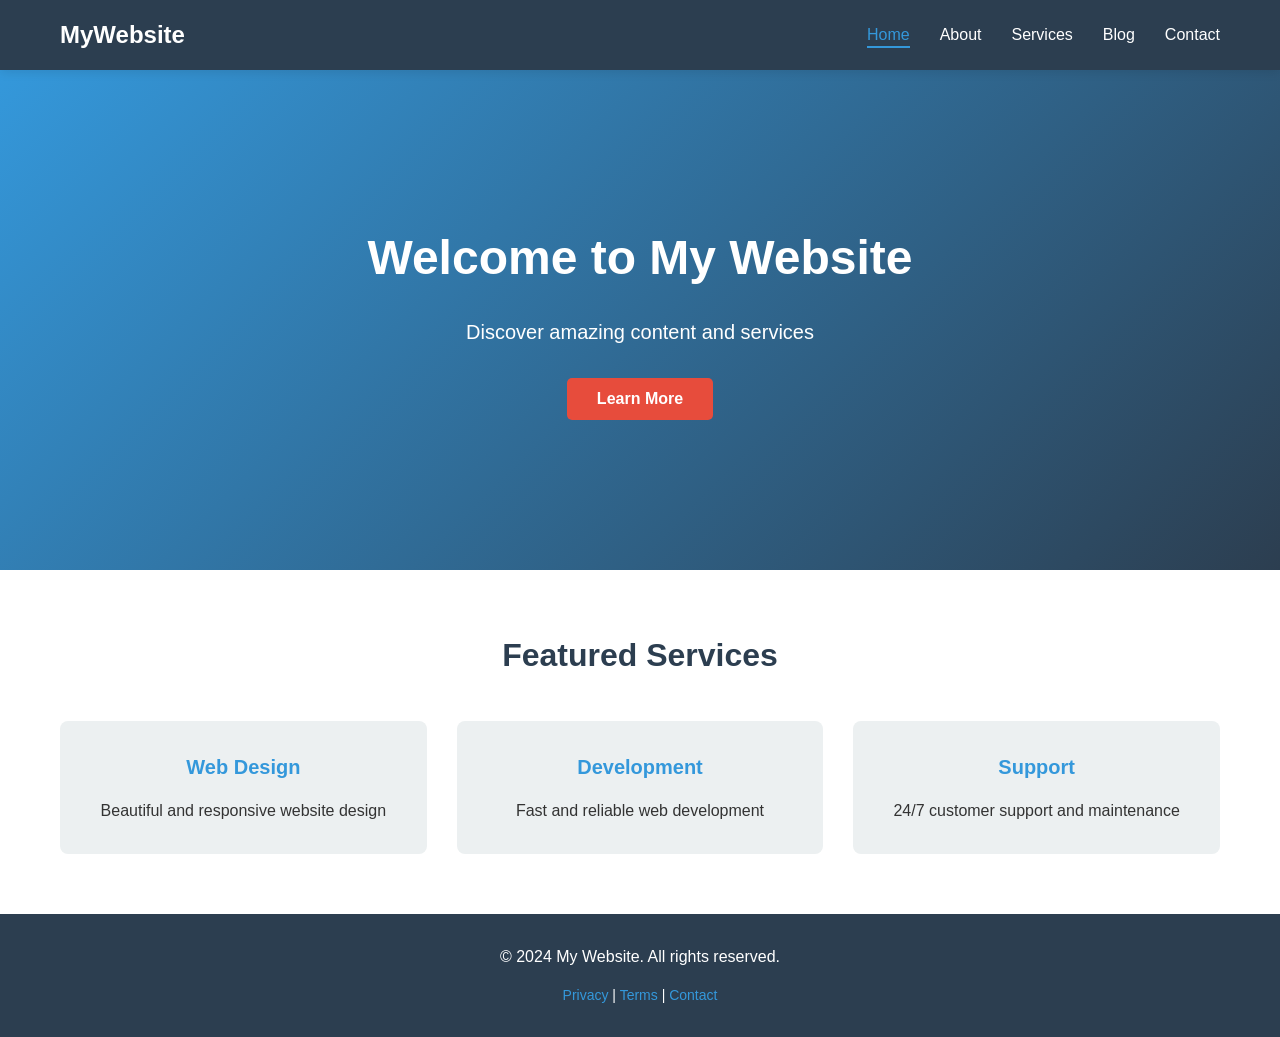
==== index.html @ ca8b504a "Initial commit: Add 5-page static website" ====
<!DOCTYPE html>
<html lang="en">
<head>
    <meta charset="UTF-8">
    <meta name="viewport" content="width=device-width, initial-scale=1.0">
    <title>Home - My Website</title>
    <link rel="stylesheet" href="style.css">
</head>
<body>
    <nav class="navbar">
        <div class="nav-container">
            <div class="logo">MyWebsite</div>
            <ul class="nav-menu">
                <li><a href="index.html" class="active">Home</a></li>
                <li><a href="about.html">About</a></li>
                <li><a href="services.html">Services</a></li>
                <li><a href="blog.html">Blog</a></li>
                <li><a href="contact.html">Contact</a></li>
            </ul>
        </div>
    </nav>

    <header class="hero">
        <div class="hero-content">
            <h1>Welcome to My Website</h1>
            <p>Discover amazing content and services</p>
            <button class="btn" onclick="scrollToSection()">Learn More</button>
        </div>
    </header>

    <section id="features" class="features">
        <h2>Featured Services</h2>
        <div class="features-grid">
            <div class="feature-card">
                <h3>Web Design</h3>
                <p>Beautiful and responsive website design</p>
            </div>
            <div class="feature-card">
                <h3>Development</h3>
                <p>Fast and reliable web development</p>
            </div>
            <div class="feature-card">
                <h3>Support</h3>
                <p>24/7 customer support and maintenance</p>
            </div>
        </div>
    </section>

    <footer class="footer">
        <p>&copy; 2024 My Website. All rights reserved.</p>
        <div class="footer-links">
            <a href="#">Privacy</a> | <a href="#">Terms</a> | <a href="#">Contact</a>
        </div>
    </footer>

    <script src="script.js"></script>
</body>
</html>
---- style.css ----
/* Global Styles */
* {
    margin: 0;
    padding: 0;
    box-sizing: border-box;
}

:root {
    --primary-color: #3498db;
    --secondary-color: #2c3e50;
    --accent-color: #e74c3c;
    --text-color: #333;
    --light-bg: #ecf0f1;
    --white: #ffffff;
    --shadow: 0 2px 10px rgba(0, 0, 0, 0.1);
    --transition: all 0.3s ease;
}

body {
    font-family: 'Segoe UI', Tahoma, Geneva, Verdana, sans-serif;
    line-height: 1.6;
    color: var(--text-color);
    background-color: var(--white);
}

/* Navigation Bar */
.navbar {
    background-color: var(--secondary-color);
    position: sticky;
    top: 0;
    z-index: 1000;
    box-shadow: var(--shadow);
}

.nav-container {
    max-width: 1200px;
    margin: 0 auto;
    padding: 0 20px;
    display: flex;
    justify-content: space-between;
    align-items: center;
    height: 70px;
}

.logo {
    font-size: 24px;
    font-weight: bold;
    color: var(--white);
    cursor: pointer;
    transition: var(--transition);
}

.logo:hover {
    color: var(--primary-color);
}

.nav-menu {
    display: flex;
    list-style: none;
    gap: 30px;
    flex-wrap: wrap;
}

.nav-menu a {
    color: var(--white);
    text-decoration: none;
    font-weight: 500;
    transition: var(--transition);
    position: relative;
}

.nav-menu a:hover,
.nav-menu a.active {
    color: var(--primary-color);
}

.nav-menu a.active::after {
    content: '';
    position: absolute;
    bottom: -5px;
    left: 0;
    right: 0;
    height: 2px;
    background-color: var(--primary-color);
}

/* Hero Section */
.hero {
    background: linear-gradient(135deg, var(--primary-color) 0%, var(--secondary-color) 100%);
    color: var(--white);
    padding: 100px 20px;
    text-align: center;
    min-height: 500px;
    display: flex;
    align-items: center;
    justify-content: center;
}

.hero-content h1 {
    font-size: 48px;
    margin-bottom: 20px;
    animation: slideDown 0.6s ease;
}

.hero-content p {
    font-size: 20px;
    margin-bottom: 30px;
    animation: slideUp 0.6s ease;
}

@keyframes slideDown {
    from {
        opacity: 0;
        transform: translateY(-30px);
    }
    to {
        opacity: 1;
        transform: translateY(0);
    }
}

@keyframes slideUp {
    from {
        opacity: 0;
        transform: translateY(30px);
    }
    to {
        opacity: 1;
        transform: translateY(0);
    }
}

/* Buttons */
.btn {
    background-color: var(--accent-color);
    color: var(--white);
    padding: 12px 30px;
    border: none;
    border-radius: 5px;
    font-size: 16px;
    font-weight: bold;
    cursor: pointer;
    transition: var(--transition);
    text-decoration: none;
    display: inline-block;
}

.btn:hover {
    background-color: #c0392b;
    transform: translateY(-2px);
    box-shadow: var(--shadow);
}

/* Page Header */
.page-header {
    background: linear-gradient(135deg, var(--primary-color) 0%, var(--secondary-color) 100%);
    color: var(--white);
    padding: 60px 20px;
    text-align: center;
}

.page-header h1 {
    font-size: 40px;
    margin-bottom: 10px;
}

.page-header p {
    font-size: 18px;
    opacity: 0.9;
}

/* Features Section */
.features {
    max-width: 1200px;
    margin: 60px auto;
    padding: 0 20px;
    text-align: center;
}

.features h2 {
    font-size: 32px;
    margin-bottom: 40px;
    color: var(--secondary-color);
}

.features-grid {
    display: grid;
    grid-template-columns: repeat(auto-fit, minmax(250px, 1fr));
    gap: 30px;
}

.feature-card {
    background-color: var(--light-bg);
    padding: 30px;
    border-radius: 8px;
    transition: var(--transition);
    cursor: pointer;
}

.feature-card:hover {
    transform: translateY(-5px);
    box-shadow: var(--shadow);
    background-color: var(--white);
    border: 1px solid var(--primary-color);
}

.feature-card h3 {
    color: var(--primary-color);
    margin-bottom: 15px;
    font-size: 20px;
}

/* Services Section */
.services-grid {
    display: grid;
    grid-template-columns: repeat(auto-fit, minmax(300px, 1fr));
    gap: 30px;
    max-width: 1200px;
    margin: 0 auto;
}

.service-item {
    background-color: var(--white);
    border: 1px solid #ddd;
    padding: 30px;
    border-radius: 8px;
    text-align: center;
    transition: var(--transition);
    box-shadow: 0 1px 3px rgba(0, 0, 0, 0.1);
}

.service-item:hover {
    box-shadow: var(--shadow);
    transform: translateY(-5px);
    border-color: var(--primary-color);
}

.service-icon {
    font-size: 48px;
    margin-bottom: 20px;
}

.service-item h3 {
    color: var(--secondary-color);
    margin-bottom: 15px;
    font-size: 22px;
}

.service-item p {
    color: #666;
    margin-bottom: 20px;
    line-height: 1.8;
}

.service-link {
    color: var(--primary-color);
    text-decoration: none;
    font-weight: bold;
    transition: var(--transition);
}

.service-link:hover {
    color: var(--accent-color);
}

/* Content Section */
.content-section {
    max-width: 1200px;
    margin: 40px auto;
    padding: 0 20px 40px;
}

.content-section h2 {
    color: var(--secondary-color);
    font-size: 28px;
    margin-bottom: 20px;
}

.content-section p {
    color: #666;
    line-height: 1.8;
    margin-bottom: 15px;
}

/* About Content */
.about-content {
    line-height: 1.8;
}

.about-content h2 {
    margin-top: 30px;
    margin-bottom: 15px;
    color: var(--primary-color);
}

.achievements-list {
    list-style: none;
    margin-top: 20px;
}

.achievements-list li {
    padding: 10px 0;
    padding-left: 30px;
    position: relative;
    color: #666;
}

.achievements-list li:before {
    content: "✓";
    position: absolute;
    left: 0;
    color: var(--primary-color);
    font-weight: bold;
    font-size: 18px;
}

/* Blog Section */
.blog-container {
    max-width: 900px;
    margin: 0 auto;
}

.blog-post {
    background-color: var(--white);
    border: 1px solid #ddd;
    border-radius: 8px;
    padding: 30px;
    margin-bottom: 30px;
    box-shadow: 0 1px 3px rgba(0, 0, 0, 0.1);
    transition: var(--transition);
}

.blog-post:hover {
    box-shadow: var(--shadow);
    transform: translateX(5px);
}

.blog-meta {
    display: flex;
    gap: 20px;
    font-size: 14px;
    color: #999;
    margin-bottom: 15px;
}

.blog-post h2 {
    color: var(--secondary-color);
    margin-bottom: 15px;
    font-size: 24px;
}

.blog-post p {
    color: #666;
    margin-bottom: 15px;
    line-height: 1.8;
}

.read-more {
    color: var(--primary-color);
    text-decoration: none;
    font-weight: bold;
    transition: var(--transition);
    display: inline-block;
}

.read-more:hover {
    color: var(--accent-color);
    margin-left: 5px;
}

/* Contact Section */
.contact-container {
    display: grid;
    grid-template-columns: 1fr 1fr;
    gap: 50px;
    max-width: 1100px;
    margin: 0 auto;
}

.contact-info h2 {
    color: var(--secondary-color);
    margin-bottom: 30px;
}

.info-item {
    margin-bottom: 30px;
}

.info-item h3 {
    color: var(--primary-color);
    margin-bottom: 10px;
    font-size: 18px;
}

.info-item p {
    color: #666;
    line-height: 1.8;
}

.info-item a {
    color: var(--primary-color);
    text-decoration: none;
}

.info-item a:hover {
    color: var(--accent-color);
}

/* Contact Form */
.contact-form-container h2 {
    color: var(--secondary-color);
    margin-bottom: 30px;
}

.contact-form {
    display: flex;
    flex-direction: column;
    gap: 20px;
}

.form-group {
    display: flex;
    flex-direction: column;
}

.form-group label {
    color: var(--secondary-color);
    font-weight: bold;
    margin-bottom: 8px;
    font-size: 14px;
}

.form-group input,
.form-group textarea {
    padding: 12px;
    border: 1px solid #ddd;
    border-radius: 5px;
    font-family: inherit;
    font-size: 14px;
    transition: var(--transition);
    resize: vertical;
}

.form-group input:focus,
.form-group textarea:focus {
    outline: none;
    border-color: var(--primary-color);
    box-shadow: 0 0 5px rgba(52, 152, 219, 0.3);
}

#form-message {
    padding: 15px;
    border-radius: 5px;
    margin-top: 10px;
    display: none;
}

#form-message.success {
    background-color: #d4edda;
    color: #155724;
    border: 1px solid #c3e6cb;
    display: block;
}

#form-message.error {
    background-color: #f8d7da;
    color: #721c24;
    border: 1px solid #f5c6cb;
    display: block;
}

/* CTA Section */
.cta-section {
    background-color: var(--primary-color);
    color: var(--white);
    padding: 60px 20px;
    text-align: center;
    margin: 40px 0;
}

.cta-section h2 {
    font-size: 32px;
    margin-bottom: 15px;
}

.cta-section p {
    font-size: 18px;
    margin-bottom: 30px;
    color: rgba(255, 255, 255, 0.9);
}

.cta-section .btn {
    background-color: var(--accent-color);
}

/* Footer */
.footer {
    background-color: var(--secondary-color);
    color: var(--white);
    text-align: center;
    padding: 30px 20px;
    margin-top: 50px;
}

.footer p {
    margin-bottom: 15px;
}

.footer-links {
    font-size: 14px;
}

.footer-links a {
    color: var(--primary-color);
    text-decoration: none;
    transition: var(--transition);
}

.footer-links a:hover {
    color: var(--accent-color);
}

/* Responsive Design */
@media (max-width: 768px) {
    .hero-content h1 {
        font-size: 32px;
    }

    .hero-content p {
        font-size: 16px;
    }

    .nav-container {
        flex-direction: column;
        height: auto;
        gap: 15px;
        padding: 15px 20px;
    }

    .nav-menu {
        gap: 15px;
        justify-content: center;
    }

    .contact-container {
        grid-template-columns: 1fr;
        gap: 30px;
    }

    .page-header h1 {
        font-size: 28px;
    }

    .features h2,
    .cta-section h2 {
        font-size: 24px;
    }

    .features-grid,
    .services-grid {
        grid-template-columns: 1fr;
    }

    .blog-post h2 {
        font-size: 20px;
    }

    .blog-meta {
        flex-direction: column;
        gap: 5px;
    }
}

@media (max-width: 480px) {
    .hero-content h1 {
        font-size: 24px;
    }

    .nav-menu {
        gap: 10px;
        font-size: 14px;
    }

    .page-header {
        padding: 40px 20px;
    }

    .page-header h1 {
        font-size: 22px;
    }

    .btn {
        padding: 10px 20px;
        font-size: 14px;
    }

    .content-section {
        padding: 0 20px 20px;
    }
}
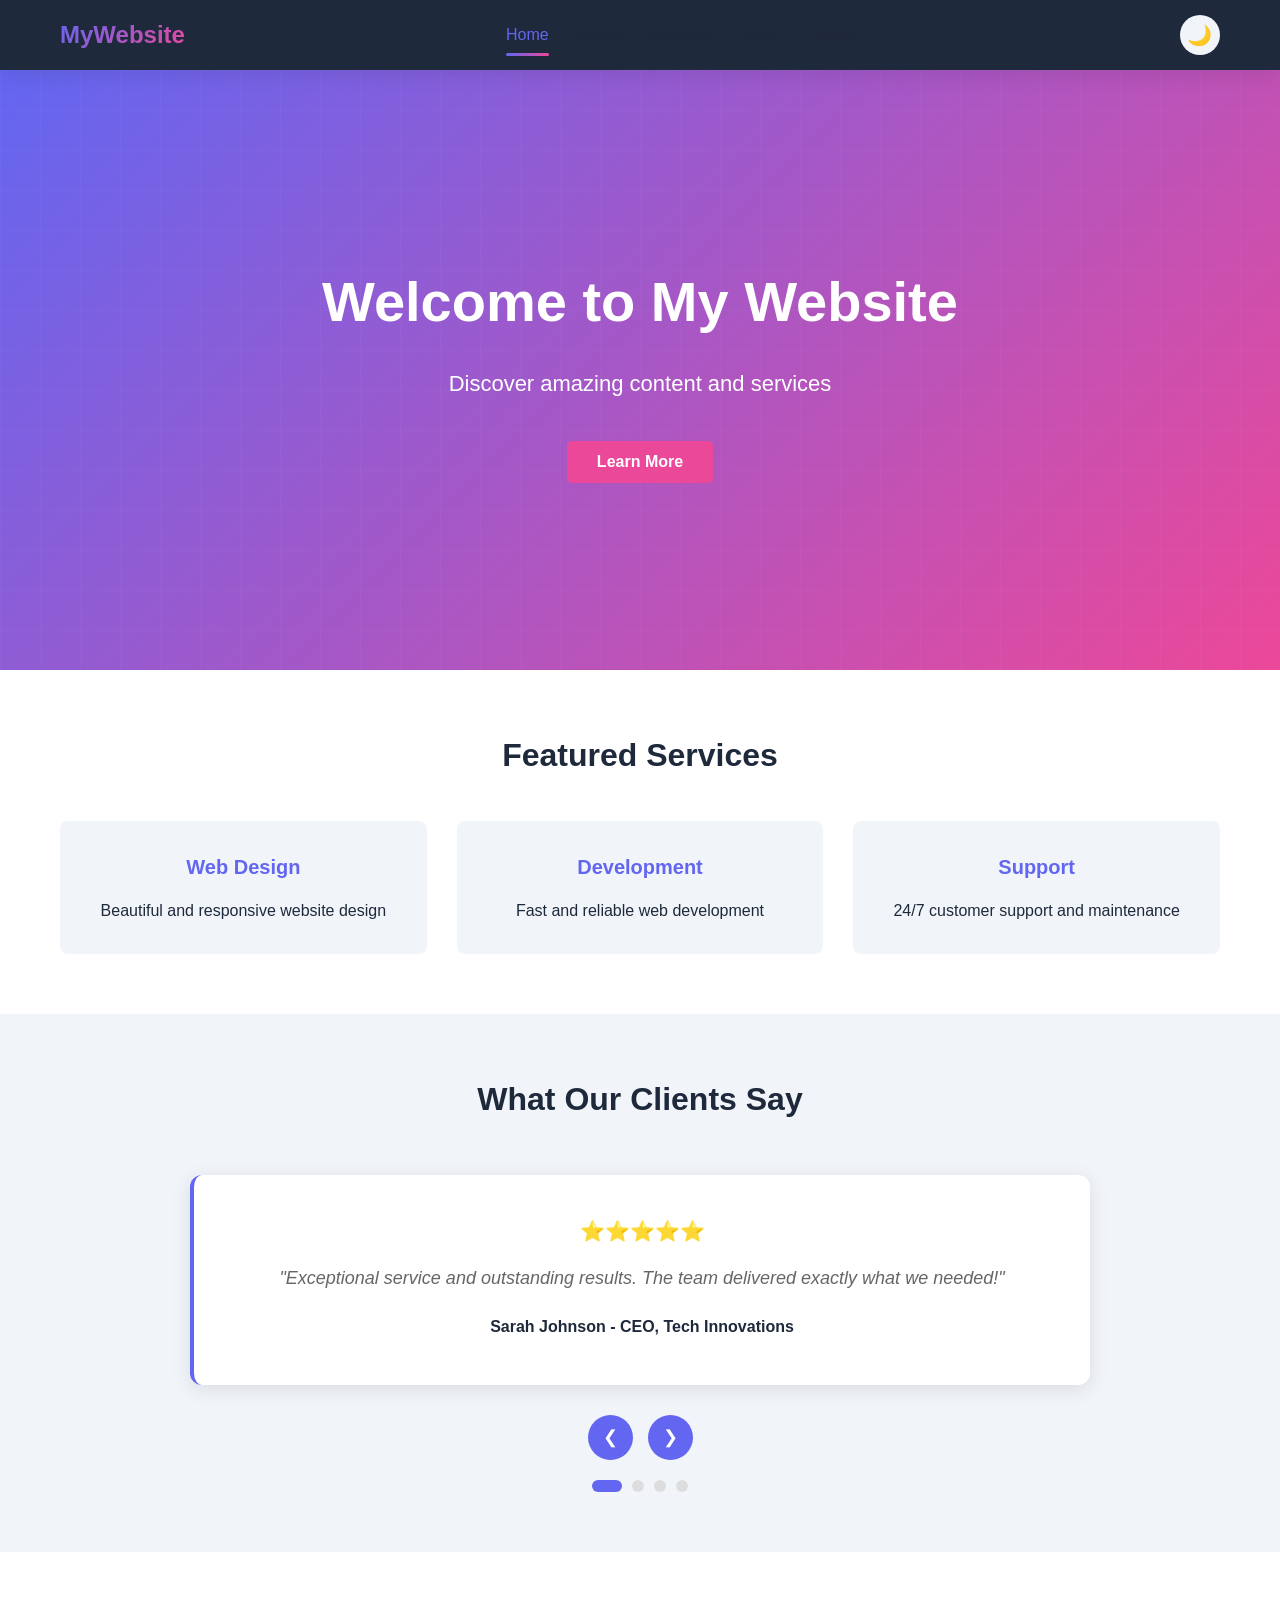
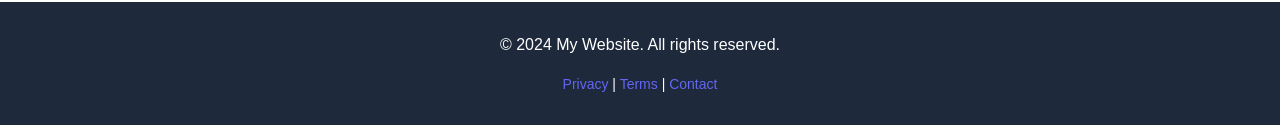
==== commit df35b644: "Add modern interface and interactive features - dark mode, hamburger menu, testimonials carousel, FA" ====
--- a/index.html
+++ b/index.html
@@ -17,6 +17,14 @@
                 <li><a href="blog.html">Blog</a></li>
                 <li><a href="contact.html">Contact</a></li>
             </ul>
+            <div class="nav-controls">
+                <button class="theme-toggle">🌙</button>
+                <button class="menu-toggle">
+                    <span></span>
+                    <span></span>
+                    <span></span>
+                </button>
+            </div>
         </div>
     </nav>
 
@@ -46,6 +54,47 @@
         </div>
     </section>
 
+    <section class="testimonials-section">
+        <h2>What Our Clients Say</h2>
+        <div class="testimonials-carousel">
+            <div class="testimonial-item active">
+                <div class="stars">⭐⭐⭐⭐⭐</div>
+                <p>"Exceptional service and outstanding results. The team delivered exactly what we needed!"</p>
+                <div class="testimonial-author">Sarah Johnson - CEO, Tech Innovations</div>
+            </div>
+
+            <div class="testimonial-item">
+                <div class="stars">⭐⭐⭐⭐⭐</div>
+                <p>"Professional, responsive, and highly skilled. They turned our vision into reality."</p>
+                <div class="testimonial-author">Michael Chen - Founder, Digital Solutions</div>
+            </div>
+
+            <div class="testimonial-item">
+                <div class="stars">⭐⭐⭐⭐⭐</div>
+                <p>"Outstanding quality and attention to detail. Highly recommended for any project!"</p>
+                <div class="testimonial-author">Emily Rodriguez - Director, Creative Agency</div>
+            </div>
+
+            <div class="testimonial-item">
+                <div class="stars">⭐⭐⭐⭐⭐</div>
+                <p>"Great experience from start to finish. The team was always there to support us."</p>
+                <div class="testimonial-author">David Park - Manager, Business Solutions</div>
+            </div>
+
+            <div class="carousel-controls">
+                <button class="carousel-btn" onclick="prevTestimonial()">❮</button>
+                <button class="carousel-btn" onclick="nextTestimonial()">❯</button>
+            </div>
+
+            <div class="carousel-dots">
+                <span class="dot active"></span>
+                <span class="dot"></span>
+                <span class="dot"></span>
+                <span class="dot"></span>
+            </div>
+        </div>
+    </section>
+
     <footer class="footer">
         <p>&copy; 2024 My Website. All rights reserved.</p>
         <div class="footer-links">
@@ -53,6 +102,8 @@
         </div>
     </footer>
 
+    <button id="backToTop" title="Back to top">↑</button>
+
     <script src="script.js"></script>
 </body>
 </html>
--- a/style.css
+++ b/style.css
@@ -6,14 +6,25 @@
 }
 
 :root {
-    --primary-color: #3498db;
-    --secondary-color: #2c3e50;
-    --accent-color: #e74c3c;
-    --text-color: #333;
-    --light-bg: #ecf0f1;
+    --primary-color: #6366f1;
+    --secondary-color: #1e293b;
+    --accent-color: #ec4899;
+    --text-color: #1e293b;
+    --light-bg: #f1f5f9;
     --white: #ffffff;
-    --shadow: 0 2px 10px rgba(0, 0, 0, 0.1);
+    --shadow: 0 4px 20px rgba(0, 0, 0, 0.1);
     --transition: all 0.3s ease;
+    --border-radius: 12px;
+}
+
+/* Dark Mode */
+body.dark-mode {
+    --primary-color: #818cf8;
+    --secondary-color: #f1f5f9;
+    --text-color: #f1f5f9;
+    --light-bg: #1e293b;
+    --white: #0f172a;
+    background-color: #0f172a;
 }
 
 body {
@@ -30,6 +41,7 @@
     top: 0;
     z-index: 1000;
     box-shadow: var(--shadow);
+    transition: var(--transition);
 }
 
 .nav-container {
@@ -40,18 +52,85 @@
     justify-content: space-between;
     align-items: center;
     height: 70px;
+    gap: 20px;
 }
 
 .logo {
     font-size: 24px;
     font-weight: bold;
+    color: var(--text-color);
+    cursor: pointer;
+    transition: var(--transition);
+    background: linear-gradient(135deg, var(--primary-color), var(--accent-color));
+    -webkit-background-clip: text;
+    -webkit-text-fill-color: transparent;
+    background-clip: text;
+}
+
+.logo:hover {
+    transform: scale(1.05);
+}
+
+.nav-controls {
+    display: flex;
+    align-items: center;
+    gap: 15px;
+}
+
+.theme-toggle {
+    background: none;
+    border: none;
+    font-size: 20px;
+    cursor: pointer;
+    color: var(--text-color);
+    transition: var(--transition);
+    display: flex;
+    align-items: center;
+    justify-content: center;
+    width: 40px;
+    height: 40px;
+    border-radius: 50%;
+    background-color: var(--light-bg);
+}
+
+.theme-toggle:hover {
+    transform: rotate(20deg);
+    background-color: var(--primary-color);
     color: var(--white);
+}
+
+.menu-toggle {
+    display: none;
+    background: none;
+    border: none;
+    font-size: 24px;
     cursor: pointer;
-    transition: var(--transition);
-}
-
-.logo:hover {
-    color: var(--primary-color);
+    color: var(--text-color);
+    flex-direction: column;
+    gap: 5px;
+    width: 40px;
+    height: 40px;
+    justify-content: center;
+}
+
+.menu-toggle span {
+    width: 25px;
+    height: 3px;
+    background-color: var(--text-color);
+    border-radius: 2px;
+    transition: var(--transition);
+}
+
+.menu-toggle.active span:nth-child(1) {
+    transform: rotate(45deg) translate(8px, 8px);
+}
+
+.menu-toggle.active span:nth-child(2) {
+    opacity: 0;
+}
+
+.menu-toggle.active span:nth-child(3) {
+    transform: rotate(-45deg) translate(7px, -7px);
 }
 
 .nav-menu {
@@ -62,11 +141,12 @@
 }
 
 .nav-menu a {
-    color: var(--white);
+    color: var(--text-color);
     text-decoration: none;
     font-weight: 500;
     transition: var(--transition);
     position: relative;
+    padding: 8px 0;
 }
 
 .nav-menu a:hover,
@@ -80,32 +160,81 @@
     bottom: -5px;
     left: 0;
     right: 0;
-    height: 2px;
-    background-color: var(--primary-color);
+    height: 3px;
+    background: linear-gradient(90deg, var(--primary-color), var(--accent-color));
+    border-radius: 2px;
 }
 
 /* Hero Section */
 .hero {
-    background: linear-gradient(135deg, var(--primary-color) 0%, var(--secondary-color) 100%);
+    background: linear-gradient(135deg, var(--primary-color) 0%, var(--accent-color) 100%);
     color: var(--white);
-    padding: 100px 20px;
+    padding: 120px 20px;
     text-align: center;
-    min-height: 500px;
+    min-height: 600px;
     display: flex;
     align-items: center;
     justify-content: center;
+    position: relative;
+    overflow: hidden;
+}
+
+.hero::before {
+    content: '';
+    position: absolute;
+    top: 0;
+    left: 0;
+    right: 0;
+    bottom: 0;
+    background: url('data:image/svg+xml,<svg xmlns="http://www.w3.org/2000/svg" viewBox="0 0 1200 600"><defs><pattern id="grid" width="40" height="40" patternUnits="userSpaceOnUse"><path d="M 40 0 L 0 0 0 40" fill="none" stroke="rgba(255,255,255,0.1)" stroke-width="1"/></pattern></defs><rect width="1200" height="600" fill="url(%23grid)"/></svg>');
+    opacity: 0.5;
+}
+
+.hero-content {
+    position: relative;
+    z-index: 1;
 }
 
 .hero-content h1 {
-    font-size: 48px;
+    font-size: 56px;
     margin-bottom: 20px;
-    animation: slideDown 0.6s ease;
+    animation: slideDown 0.8s cubic-bezier(0.34, 1.56, 0.64, 1);
+    font-weight: 800;
 }
 
 .hero-content p {
+    font-size: 22px;
+    margin-bottom: 40px;
+    animation: slideUp 0.8s ease 0.2s both;
+    opacity: 0.95;
+}
+
+/* Back to Top Button */
+#backToTop {
+    position: fixed;
+    bottom: 30px;
+    right: 30px;
+    background: linear-gradient(135deg, var(--primary-color), var(--accent-color));
+    color: var(--white);
+    border: none;
+    padding: 15px 18px;
     font-size: 20px;
-    margin-bottom: 30px;
-    animation: slideUp 0.6s ease;
+    border-radius: 50%;
+    cursor: pointer;
+    display: none;
+    z-index: 999;
+    box-shadow: var(--shadow);
+    transition: var(--transition);
+    animation: slideUp 0.4s ease;
+}
+
+#backToTop:hover {
+    transform: translateY(-5px);
+    box-shadow: 0 6px 25px rgba(0, 0, 0, 0.2);
+}
+
+#backToTop:active {
+    transform: translateY(0);
 }
 
 @keyframes slideDown {
@@ -471,11 +600,12 @@
 
 /* CTA Section */
 .cta-section {
-    background-color: var(--primary-color);
+    background: linear-gradient(135deg, var(--primary-color), var(--accent-color));
     color: var(--white);
     padding: 60px 20px;
     text-align: center;
     margin: 40px 0;
+    border-radius: var(--border-radius);
 }
 
 .cta-section h2 {
@@ -491,6 +621,275 @@
 
 .cta-section .btn {
     background-color: var(--accent-color);
+}
+
+/* Testimonials Section */
+.testimonials-section {
+    background-color: var(--light-bg);
+    padding: 60px 20px;
+    margin: 40px 0;
+}
+
+.testimonials-section h2 {
+    text-align: center;
+    font-size: 32px;
+    color: var(--secondary-color);
+    margin-bottom: 50px;
+}
+
+.testimonials-carousel {
+    max-width: 900px;
+    margin: 0 auto;
+    position: relative;
+}
+
+.testimonial-item {
+    display: none;
+    background-color: var(--white);
+    padding: 40px;
+    border-radius: var(--border-radius);
+    text-align: center;
+    box-shadow: var(--shadow);
+    animation: fadeIn 0.6s ease;
+    border-left: 4px solid var(--primary-color);
+}
+
+.testimonial-item.active {
+    display: block;
+}
+
+.testimonial-item .stars {
+    font-size: 20px;
+    color: #fbbf24;
+    margin-bottom: 15px;
+}
+
+.testimonial-item p {
+    font-size: 18px;
+    line-height: 1.8;
+    margin-bottom: 20px;
+    color: #666;
+    font-style: italic;
+}
+
+.testimonial-author {
+    font-weight: bold;
+    color: var(--secondary-color);
+    margin-bottom: 5px;
+}
+
+.carousel-controls {
+    display: flex;
+    justify-content: center;
+    gap: 15px;
+    margin-top: 30px;
+}
+
+.carousel-btn {
+    background-color: var(--primary-color);
+    color: var(--white);
+    border: none;
+    padding: 10px 20px;
+    border-radius: 50%;
+    cursor: pointer;
+    font-size: 18px;
+    transition: var(--transition);
+    width: 45px;
+    height: 45px;
+    display: flex;
+    align-items: center;
+    justify-content: center;
+}
+
+.carousel-btn:hover {
+    background-color: var(--accent-color);
+    transform: scale(1.1);
+}
+
+.carousel-dots {
+    display: flex;
+    justify-content: center;
+    gap: 10px;
+    margin-top: 20px;
+}
+
+.dot {
+    width: 12px;
+    height: 12px;
+    border-radius: 50%;
+    background-color: #ddd;
+    cursor: pointer;
+    transition: var(--transition);
+}
+
+.dot.active {
+    background-color: var(--primary-color);
+    width: 30px;
+    border-radius: 6px;
+}
+
+/* FAQ Section */
+.faq-section {
+    padding: 60px 20px;
+    max-width: 900px;
+    margin: 0 auto;
+}
+
+.faq-section h2 {
+    font-size: 32px;
+    color: var(--secondary-color);
+    margin-bottom: 40px;
+    text-align: center;
+}
+
+.faq-item {
+    margin-bottom: 20px;
+    border: 1px solid #ddd;
+    border-radius: var(--border-radius);
+    overflow: hidden;
+    background-color: var(--white);
+    box-shadow: 0 2px 8px rgba(0, 0, 0, 0.05);
+}
+
+.faq-question {
+    background-color: var(--light-bg);
+    padding: 20px;
+    cursor: pointer;
+    display: flex;
+    justify-content: space-between;
+    align-items: center;
+    transition: var(--transition);
+    font-weight: 600;
+    color: var(--secondary-color);
+}
+
+.faq-question:hover {
+    background-color: rgba(99, 102, 241, 0.1);
+}
+
+.faq-toggle {
+    font-size: 20px;
+    transition: var(--transition);
+}
+
+.faq-item.active .faq-toggle {
+    transform: rotate(180deg);
+}
+
+.faq-answer {
+    display: none;
+    padding: 20px;
+    color: #666;
+    line-height: 1.8;
+    background-color: var(--white);
+    border-top: 1px solid #eee;
+}
+
+.faq-item.active .faq-answer {
+    display: block;
+    animation: slideDown 0.4s ease;
+}
+
+/* Gallery Section */
+.gallery-section {
+    padding: 60px 20px;
+    background-color: var(--light-bg);
+}
+
+.gallery-section h2 {
+    text-align: center;
+    font-size: 32px;
+    color: var(--secondary-color);
+    margin-bottom: 40px;
+}
+
+.gallery-grid {
+    display: grid;
+    grid-template-columns: repeat(auto-fit, minmax(250px, 1fr));
+    gap: 20px;
+    max-width: 1200px;
+    margin: 0 auto;
+}
+
+.gallery-item {
+    position: relative;
+    overflow: hidden;
+    border-radius: var(--border-radius);
+    cursor: pointer;
+    height: 250px;
+    background: linear-gradient(135deg, var(--primary-color), var(--accent-color));
+    display: flex;
+    align-items: center;
+    justify-content: center;
+    box-shadow: var(--shadow);
+    transition: var(--transition);
+}
+
+.gallery-item:hover {
+    transform: scale(1.05);
+    box-shadow: 0 8px 30px rgba(0, 0, 0, 0.2);
+}
+
+.gallery-item-content {
+    text-align: center;
+    color: var(--white);
+    z-index: 2;
+    position: relative;
+}
+
+.gallery-item-content h3 {
+    font-size: 20px;
+    margin-bottom: 10px;
+}
+
+.gallery-item-content p {
+    font-size: 14px;
+    opacity: 0.9;
+}
+
+/* Lightbox */
+.lightbox {
+    display: none;
+    position: fixed;
+    top: 0;
+    left: 0;
+    width: 100%;
+    height: 100%;
+    background-color: rgba(0, 0, 0, 0.9);
+    z-index: 2000;
+    animation: fadeIn 0.3s ease;
+}
+
+.lightbox.active {
+    display: flex;
+    align-items: center;
+    justify-content: center;
+}
+
+.lightbox-content {
+    position: relative;
+    max-width: 90%;
+    max-height: 90%;
+    background-color: var(--white);
+    border-radius: var(--border-radius);
+    padding: 30px;
+    text-align: center;
+}
+
+.lightbox-close {
+    position: absolute;
+    top: 15px;
+    right: 20px;
+    font-size: 28px;
+    cursor: pointer;
+    color: var(--secondary-color);
+    background: none;
+    border: none;
+    transition: var(--transition);
+}
+
+.lightbox-close:hover {
+    color: var(--primary-color);
 }
 
 /* Footer */
@@ -531,15 +930,55 @@
     }
 
     .nav-container {
-        flex-direction: column;
+        flex-direction: row;
         height: auto;
-        gap: 15px;
         padding: 15px 20px;
     }
 
     .nav-menu {
+        display: none;
         gap: 15px;
         justify-content: center;
+        flex-direction: column;
+        width: 100%;
+        position: absolute;
+        top: 70px;
+        left: 0;
+        right: 0;
+        background-color: var(--secondary-color);
+        padding: 20px;
+        box-shadow: var(--shadow);
+    }
+
+    .nav-menu.active {
+        display: flex;
+    }
+
+    .menu-toggle {
+        display: flex;
+    }
+
+    .page-header h1 {
+        font-size: 28px;
+    }
+
+    .features h2,
+    .cta-section h2 {
+        font-size: 24px;
+    }
+
+    .features-grid,
+    .services-grid {
+        grid-template-columns: 1fr;
+    }
+
+    .blog-post h2 {
+        font-size: 20px;
+    }
+
+    .blog-meta {
+        flex-direction: column;
+        gap: 5px;
     }
 
     .contact-container {
@@ -547,27 +986,19 @@
         gap: 30px;
     }
 
-    .page-header h1 {
-        font-size: 28px;
-    }
-
-    .features h2,
-    .cta-section h2 {
-        font-size: 24px;
-    }
-
-    .features-grid,
-    .services-grid {
-        grid-template-columns: 1fr;
-    }
-
-    .blog-post h2 {
-        font-size: 20px;
-    }
-
-    .blog-meta {
-        flex-direction: column;
-        gap: 5px;
+    .testimonial-item {
+        padding: 25px;
+    }
+
+    .gallery-item {
+        height: 200px;
+    }
+
+    #backToTop {
+        bottom: 20px;
+        right: 20px;
+        padding: 12px 15px;
+        font-size: 18px;
     }
 }
 
@@ -597,4 +1028,73 @@
     .content-section {
         padding: 0 20px 20px;
     }
-}
+
+    .hero {
+        padding: 80px 20px;
+        min-height: auto;
+    }
+
+    .testimonial-item {
+        padding: 20px;
+    }
+
+    .carousel-controls {
+        gap: 10px;
+    }
+
+    .carousel-btn {
+        width: 40px;
+        height: 40px;
+        font-size: 16px;
+    }
+}
+
+/* Animations */
+@keyframes fadeIn {
+    from {
+        opacity: 0;
+    }
+    to {
+        opacity: 1;
+    }
+}
+
+@keyframes slideDown {
+    from {
+        opacity: 0;
+        transform: translateY(-30px);
+    }
+    to {
+        opacity: 1;
+        transform: translateY(0);
+    }
+}
+
+@keyframes slideUp {
+    from {
+        opacity: 0;
+        transform: translateY(30px);
+    }
+    to {
+        opacity: 1;
+        transform: translateY(0);
+    }
+}
+
+@keyframes pulse {
+    0%, 100% {
+        opacity: 1;
+    }
+    50% {
+        opacity: 0.7;
+    }
+}
+
+@keyframes bounce {
+    0%, 100% {
+        transform: translateY(0);
+    }
+    50% {
+        transform: translateY(-10px);
+    }
+}
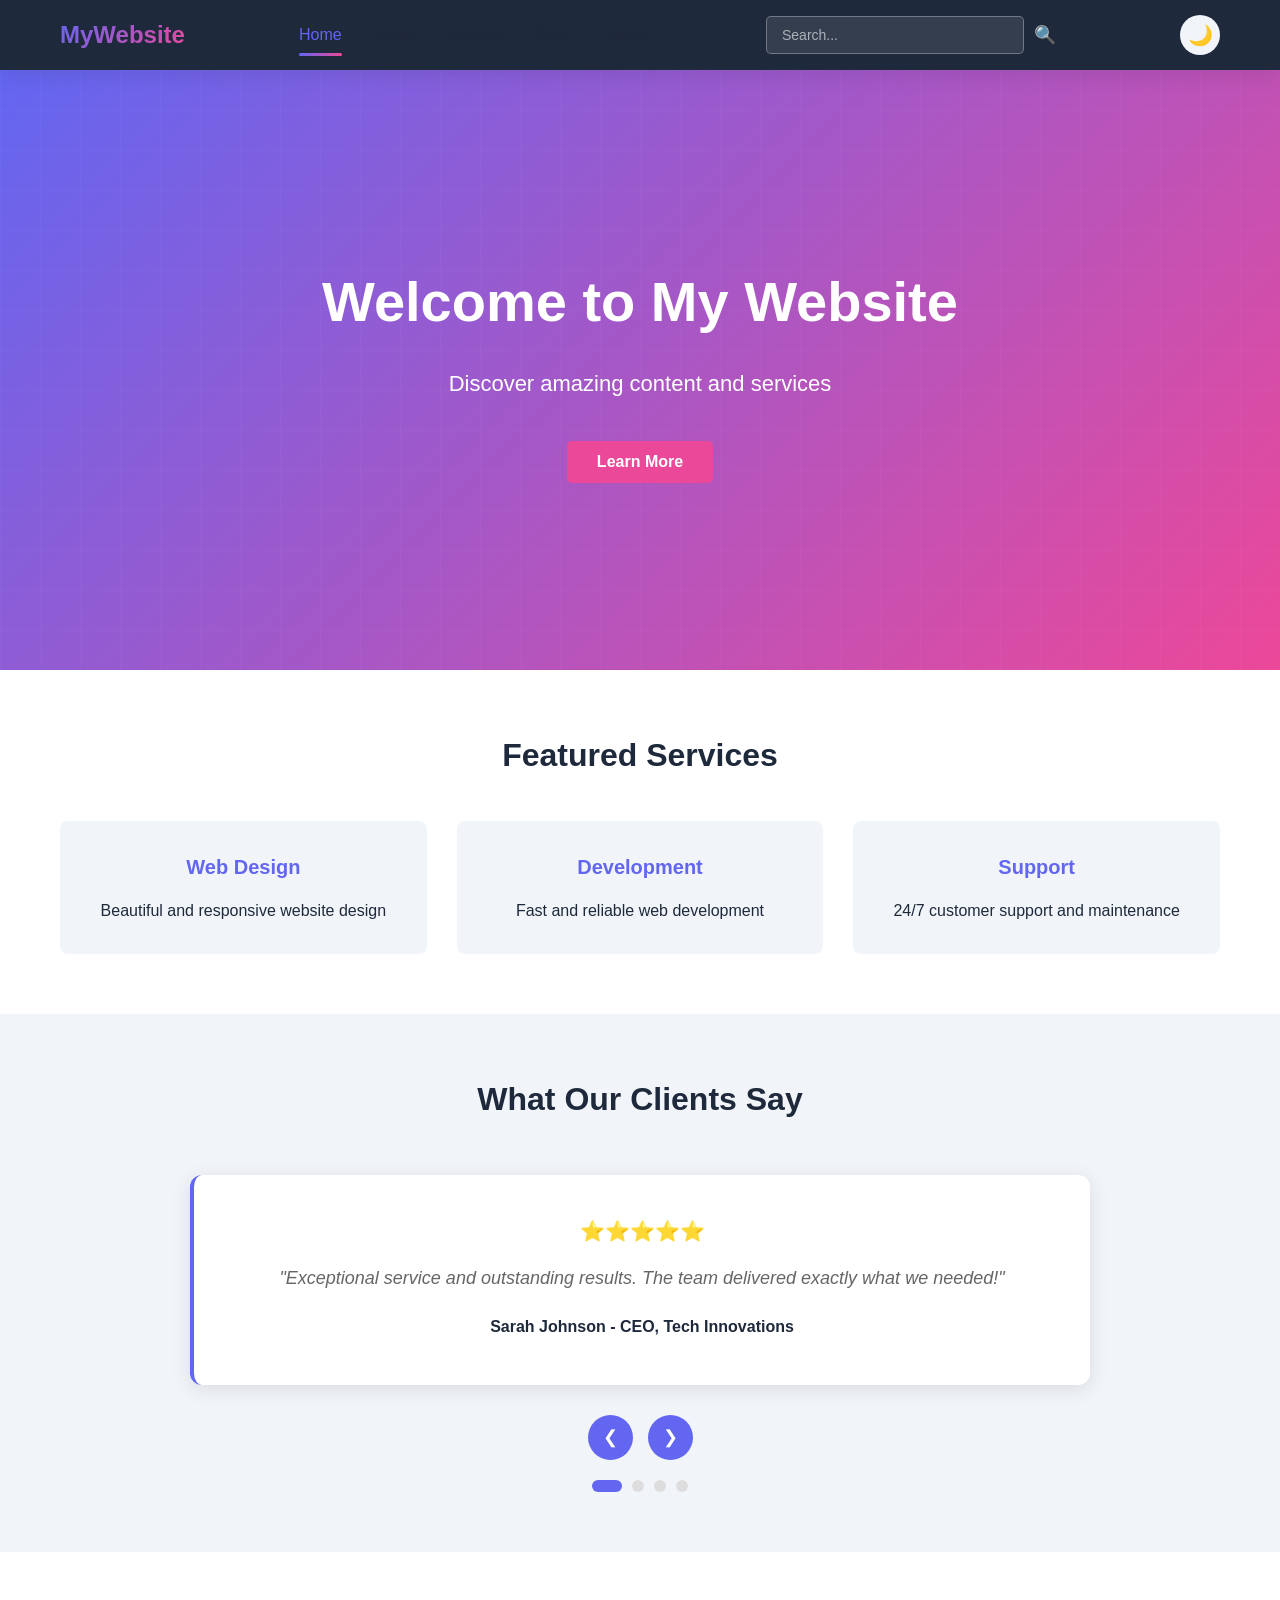
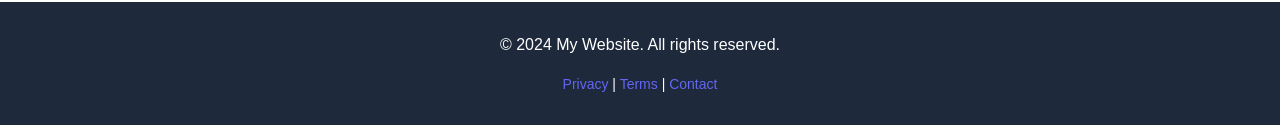
==== commit 4e62d43b: "Add interactive features: search bar, form validation, improved menu" ====
--- a/index.html
+++ b/index.html
@@ -17,9 +17,14 @@
                 <li><a href="blog.html">Blog</a></li>
                 <li><a href="contact.html">Contact</a></li>
             </ul>
+            <div class="search-bar">
+                <input type="text" class="search-input" placeholder="Search..." id="searchInput">
+                <button class="search-btn">🔍</button>
+                <div class="search-results" id="searchResults"></div>
+            </div>
             <div class="nav-controls">
-                <button class="theme-toggle">🌙</button>
-                <button class="menu-toggle">
+                <button class="theme-toggle" title="Toggle dark mode">🌙</button>
+                <button class="menu-toggle" title="Toggle menu">
                     <span></span>
                     <span></span>
                     <span></span>
--- a/style.css
+++ b/style.css
@@ -933,6 +933,7 @@
         flex-direction: row;
         height: auto;
         padding: 15px 20px;
+        flex-wrap: wrap;
     }
 
     .nav-menu {
@@ -958,6 +959,17 @@
         display: flex;
     }
 
+    .search-bar {
+        width: 100%;
+        max-width: 100%;
+        order: 5;
+        margin-top: 10px;
+    }
+
+    .search-input {
+        font-size: 16px;
+    }
+
     .page-header h1 {
         font-size: 28px;
     }
@@ -1012,6 +1024,16 @@
         font-size: 14px;
     }
 
+    .search-bar {
+        width: 100%;
+        max-width: 100%;
+    }
+
+    .search-input {
+        font-size: 14px;
+        padding: 8px 10px;
+    }
+
     .page-header {
         padding: 40px 20px;
     }
@@ -1049,6 +1071,194 @@
     }
 }
 
+/* Search Bar */
+.search-bar {
+    display: flex;
+    align-items: center;
+    position: relative;
+    flex: 1;
+    max-width: 300px;
+}
+
+.search-input {
+    width: 100%;
+    padding: 10px 15px;
+    border: 1px solid rgba(255, 255, 255, 0.3);
+    border-radius: 5px;
+    background-color: rgba(255, 255, 255, 0.1);
+    color: var(--text-color);
+    font-size: 14px;
+    transition: var(--transition);
+}
+
+.search-input::placeholder {
+    color: rgba(255, 255, 255, 0.6);
+}
+
+.search-input:focus {
+    outline: none;
+    background-color: rgba(255, 255, 255, 0.2);
+    border-color: var(--primary-color);
+    box-shadow: 0 0 8px rgba(99, 102, 241, 0.3);
+}
+
+.search-btn {
+    background: none;
+    border: none;
+    color: var(--text-color);
+    cursor: pointer;
+    font-size: 18px;
+    padding: 5px 10px;
+    transition: var(--transition);
+}
+
+.search-btn:hover {
+    color: var(--primary-color);
+}
+
+.search-results {
+    position: absolute;
+    top: 100%;
+    left: 0;
+    right: 0;
+    background-color: var(--white);
+    border: 1px solid #ddd;
+    border-top: none;
+    border-radius: 0 0 5px 5px;
+    max-height: 300px;
+    overflow-y: auto;
+    display: none;
+    z-index: 1001;
+    box-shadow: 0 8px 16px rgba(0, 0, 0, 0.1);
+}
+
+.search-results.active {
+    display: block;
+}
+
+.search-result-item {
+    padding: 12px 15px;
+    border-bottom: 1px solid #f0f0f0;
+    cursor: pointer;
+    transition: var(--transition);
+    color: var(--text-color);
+}
+
+.search-result-item:hover {
+    background-color: var(--light-bg);
+}
+
+.search-result-item:last-child {
+    border-bottom: none;
+}
+
+/* Form Validation Styles */
+.error-message {
+    display: none;
+    color: #e74c3c;
+    font-size: 12px;
+    margin-top: 5px;
+    font-weight: 500;
+}
+
+.error-message.show {
+    display: block;
+}
+
+.form-group input.invalid,
+.form-group textarea.invalid {
+    border-color: #e74c3c;
+    background-color: rgba(231, 76, 60, 0.05);
+}
+
+.form-group input.valid,
+.form-group textarea.valid {
+    border-color: #27ae60;
+    background-color: rgba(39, 174, 96, 0.05);
+}
+
+.form-group input:focus.valid,
+.form-group textarea:focus.valid {
+    box-shadow: 0 0 5px rgba(39, 174, 96, 0.3);
+}
+
+.form-group input:focus.invalid,
+.form-group textarea:focus.invalid {
+    box-shadow: 0 0 5px rgba(231, 76, 60, 0.3);
+}
+
+.form-message {
+    padding: 15px;
+    border-radius: 5px;
+    margin-top: 15px;
+    display: none;
+    font-weight: 500;
+    animation: slideDown 0.3s ease;
+}
+
+.form-message.success {
+    background-color: #d4edda;
+    color: #155724;
+    border: 1px solid #c3e6cb;
+    display: block;
+}
+
+.form-message.error {
+    background-color: #f8d7da;
+    color: #721c24;
+    border: 1px solid #f5c6cb;
+    display: block;
+}
+
+/* Input Focus Effects */
+.form-group input:focus,
+.form-group textarea:focus {
+    outline: none;
+    border-color: var(--primary-color);
+    box-shadow: 0 0 8px rgba(99, 102, 241, 0.2);
+}
+
+/* Enhanced Button Interactions */
+.btn {
+    position: relative;
+    overflow: hidden;
+}
+
+.btn::before {
+    content: '';
+    position: absolute;
+    top: 50%;
+    left: 50%;
+    width: 0;
+    height: 0;
+    border-radius: 50%;
+    background-color: rgba(255, 255, 255, 0.3);
+    transform: translate(-50%, -50%);
+    transition: width 0.6s, height 0.6s;
+}
+
+.btn:active::before {
+    width: 300px;
+    height: 300px;
+}
+
+.btn:disabled {
+    opacity: 0.6;
+    cursor: not-allowed;
+    transform: none !important;
+}
+
+/* Form Group Animations */
+.form-group {
+    animation: slideUp 0.5s ease backwards;
+}
+
+.form-group:nth-child(1) { animation-delay: 0.1s; }
+.form-group:nth-child(2) { animation-delay: 0.2s; }
+.form-group:nth-child(3) { animation-delay: 0.3s; }
+.form-group:nth-child(4) { animation-delay: 0.4s; }
+.form-group:nth-child(5) { animation-delay: 0.5s; }
+
 /* Animations */
 @keyframes fadeIn {
     from {
